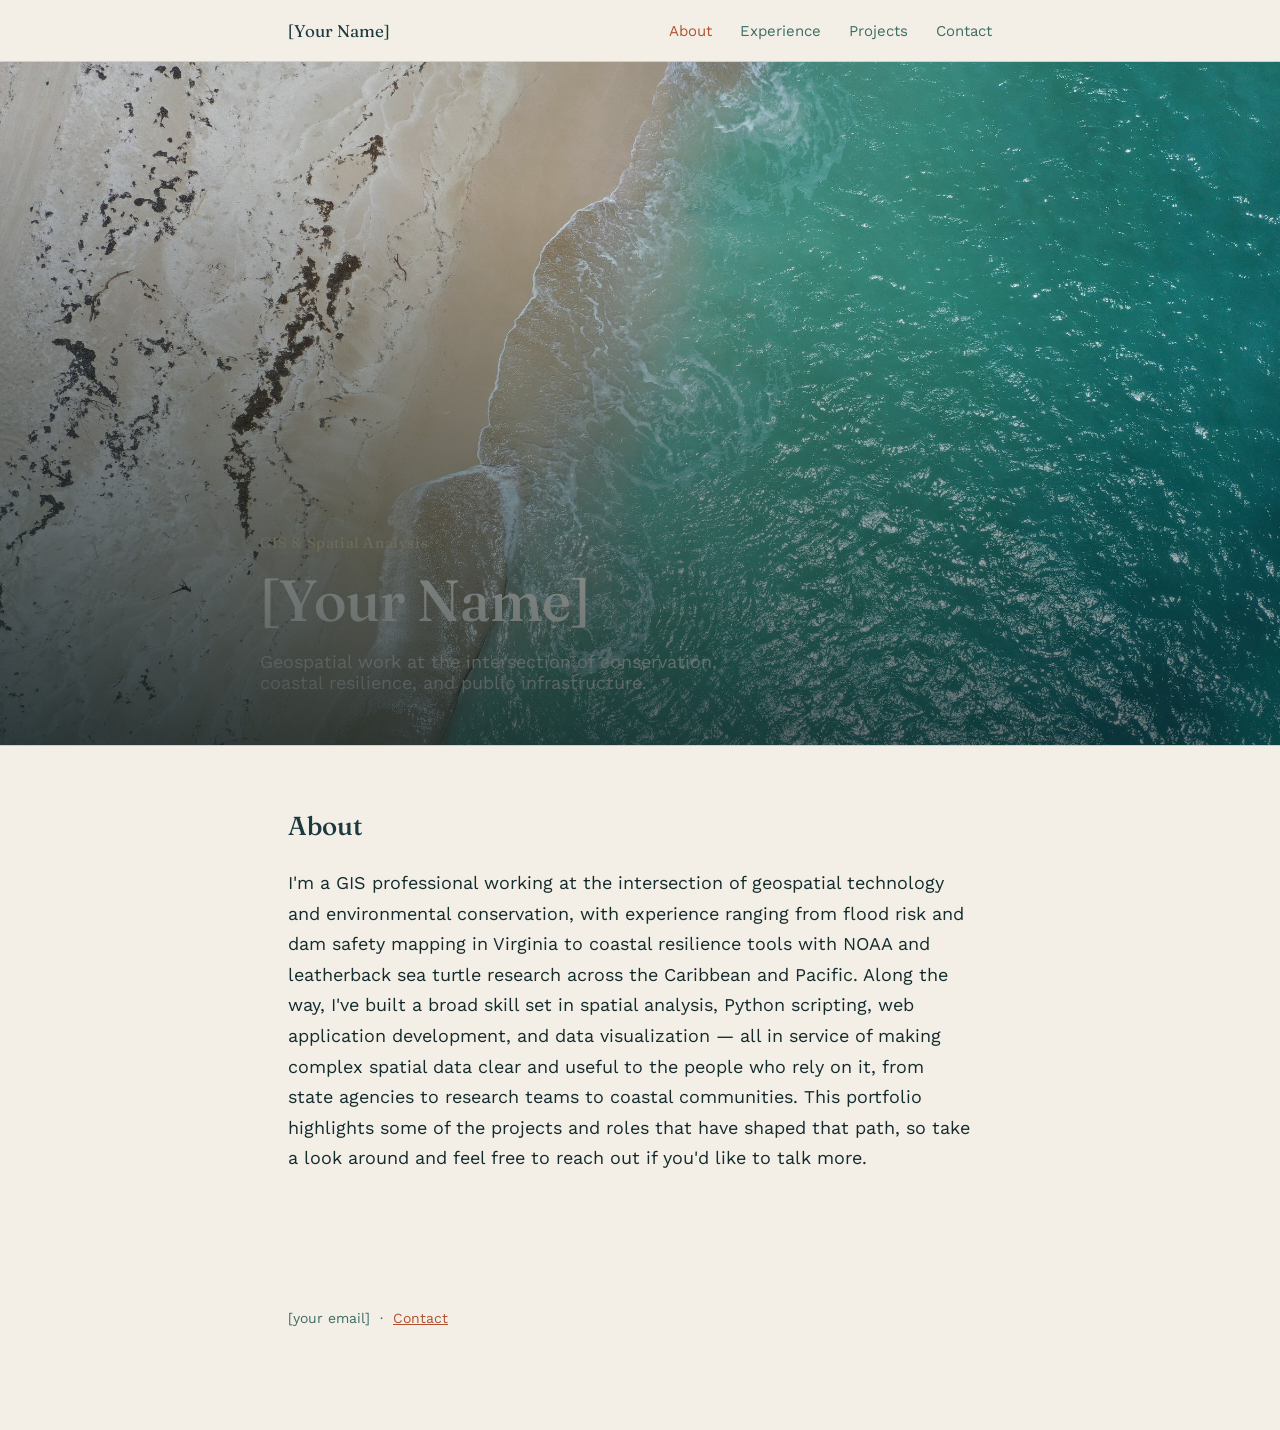
==== index.html @ 9b178076 "new photo" ====
<!DOCTYPE html>
<html lang="en">
<head>
<meta charset="UTF-8">
<meta name="viewport" content="width=device-width, initial-scale=1, viewport-fit=cover">
<title>About — GIS Portfolio</title>
<link rel="preconnect" href="https://fonts.googleapis.com">
<link rel="preconnect" href="https://fonts.gstatic.com" crossorigin>
<link href="https://fonts.googleapis.com/css2?family=Fraunces:opsz,wght@9..144,400;9..144,500;9..144,600&family=Work+Sans:wght@400;500;600&display=swap" rel="stylesheet">
<link rel="stylesheet" href="style.css">
</head>
<body>

<nav class="top">
  <div class="wrap">
    <a class="brand" href="index.html">[Your Name]</a>
    <ul>
      <li><a class="active" href="index.html">About</a></li>
      <li><a href="experience.html">Experience</a></li>
      <li><a href="projects.html">Projects</a></li>
      <li><a href="contact.html">Contact</a></li>
    </ul>
  </div>
</nav>

<header class="hero-image">
  <img src="assets/hero-shoreline.jpg" alt="Aerial view of a turquoise shoreline">
  <div class="hero-inner">
    <div class="hero-text">
      <p class="eyebrow-map">GIS &amp; Spatial Analysis</p>
      <h1>[Your Name]</h1>
      <p class="role-line">Geospatial work at the intersection of conservation, coastal resilience, and public infrastructure.</p>
    </div>
  </div>
</header>

<div class="wrap">
  <section class="about">
    <h2>About</h2>
    <p>I'm a GIS professional working at the intersection of geospatial technology and environmental conservation, with experience ranging from flood risk and dam safety mapping in Virginia to coastal resilience tools with NOAA and leatherback sea turtle research across the Caribbean and Pacific. Along the way, I've built a broad skill set in spatial analysis, Python scripting, web application development, and data visualization — all in service of making complex spatial data clear and useful to the people who rely on it, from state agencies to research teams to coastal communities. This portfolio highlights some of the projects and roles that have shaped that path, so take a look around and feel free to reach out if you'd like to talk more.</p>
  </section>

  <footer>
    <p>[your email] &nbsp;·&nbsp; <a href="contact.html">Contact</a></p>
  </footer>
</div>

</body>
</html>
---- style.css ----
:root {
  --ink: #142b2e;
  --paper: #f3efe6;
  --deep: #1b3a3f;
  --teal: #3c6e64;
  --sand: #cdbb95;
  --coral: #b1512f;
  --line: rgba(20,43,46,0.16);
}
* { box-sizing: border-box; }
html { scroll-padding-top: env(safe-area-inset-top, 0px); }
body {
  margin: 0;
  font-family: 'Work Sans', sans-serif;
  background: var(--paper);
  color: var(--ink);
  padding-top: env(safe-area-inset-top, 0px);
  padding-bottom: env(safe-area-inset-bottom, 0px);
  -webkit-font-smoothing: antialiased;
}
.wrap { max-width: 760px; margin: 0 auto; padding: 0 28px; }

nav.top {
  position: sticky;
  top: env(safe-area-inset-top, 0px);
  background: var(--paper);
  border-bottom: 1px solid var(--line);
  z-index: 10;
}
nav.top .wrap {
  max-width: 760px;
  display: flex;
  justify-content: space-between;
  align-items: center;
  padding-top: 20px;
  padding-bottom: 20px;
}
nav.top .brand {
  font-family: 'Fraunces', serif;
  font-size: 17px;
  color: var(--deep);
  text-decoration: none;
}
nav.top ul {
  list-style: none;
  display: flex;
  gap: 28px;
  margin: 0;
  padding: 0;
}
nav.top a {
  color: var(--teal);
  text-decoration: none;
  font-size: 15px;
}
nav.top a.active { color: var(--coral); }
nav.top a:hover { color: var(--coral); }

header.hero { padding: 64px 0 60px; border-bottom: 1px solid var(--line); }
.eyebrow-map { font-family: 'Fraunces', serif; font-size: 15px; letter-spacing: 0.04em; color: var(--teal); margin: 0 0 18px; }
h1 { font-family: 'Fraunces', serif; font-weight: 500; font-size: clamp(38px, 6vw, 58px); line-height: 1.05; margin: 0 0 20px; color: var(--deep); }
.role-line { font-size: 18px; color: var(--teal); margin: 0; max-width: 46ch; }

/* photo hero, used on the About/homepage */
.hero-image {
  position: relative;
  height: 76vh;
  min-height: 460px;
  max-height: 720px;
  overflow: hidden;
  border-bottom: 1px solid var(--line);
}
.hero-image img {
  width: 100%;
  height: 100%;
  object-fit: cover;
  object-position: 62% 50%;
  display: block;
}
.hero-image::after {
  content: "";
  position: absolute;
  inset: 0;
  background: linear-gradient(190deg, rgba(20,43,46,0.05) 30%, rgba(14,28,30,0.82) 100%);
}
.hero-image .hero-inner {
  position: absolute;
  left: 0;
  right: 0;
  bottom: 0;
  padding: 0 28px 52px;
}
.hero-image .hero-text {
  max-width: 760px;
  margin: 0 auto;
}
.hero-image .eyebrow-map { color: var(--sand); }
.hero-image h1 { color: var(--paper); }
.hero-image .role-line { color: rgba(243,239,230,0.86); }
@media (max-width: 600px) {
  .hero-image { height: 58vh; min-height: 360px; }
}

section { padding: 64px 0; border-bottom: 1px solid var(--line); }
section:last-of-type { border-bottom: none; }

h2 { font-family: 'Fraunces', serif; font-weight: 500; font-size: 26px; color: var(--deep); margin: 0 0 26px; }

.about p, .lead p { font-size: 18px; line-height: 1.7; max-width: 62ch; }

.timeline { position: relative; }
.timeline::before { content: ""; position: absolute; left: 0; top: 8px; bottom: 8px; width: 1px; background: var(--line); }
.job { position: relative; padding: 0 0 52px 34px; }
.job:last-child { padding-bottom: 0; }
.job::before { content: ""; position: absolute; left: -4px; top: 6px; width: 9px; height: 9px; border-radius: 50%; background: var(--coral); }
.job-title { font-family: 'Fraunces', serif; font-size: 21px; font-weight: 500; color: var(--deep); margin: 0 0 4px; }
.job-meta { font-size: 14px; color: var(--teal); margin: 0 0 14px; }
.job p.desc { font-size: 16px; line-height: 1.7; max-width: 62ch; margin: 0; }

.project { padding: 0 0 60px; border-bottom: 1px solid var(--line); }
.project:last-child { padding-bottom: 0; border-bottom: none; }
.project-title { font-family: 'Fraunces', serif; font-size: 22px; font-weight: 500; color: var(--deep); margin: 0 0 6px; }
.project-meta { font-size: 14px; color: var(--teal); margin: 0 0 14px; }
.project p.desc { font-size: 16px; line-height: 1.7; max-width: 62ch; margin: 0 0 18px; }

.media-slot {
  border: 1px dashed var(--line);
  border-radius: 2px;
  padding: 18px;
  font-size: 13px;
  color: var(--teal);
  background: rgba(60,110,100,0.04);
}
.media-slot iframe, .media-slot img {
  width: 100%;
  height: 420px;
  border: 0;
  display: block;
  margin-bottom: 10px;
  object-fit: cover;
}

.contact-block p { font-size: 18px; line-height: 1.7; max-width: 58ch; margin: 0 0 30px; }
.contact-list { list-style: none; padding: 0; margin: 0; }
.contact-list li { padding: 14px 0; border-top: 1px solid var(--line); font-size: 16px; }
.contact-list li:last-child { border-bottom: 1px solid var(--line); }
.contact-list a { color: var(--coral); text-decoration: none; }
.contact-list .label { color: var(--teal); display: inline-block; width: 110px; }

footer { padding: 40px 0 90px; font-size: 14px; color: var(--teal); }
footer a { color: var(--coral); }

@media (max-width: 600px) {
  header.hero { padding: 60px 0 40px; }
  section { padding: 40px 0; }
  nav.top ul { gap: 16px; }
  nav.top a { font-size: 13px; }
}
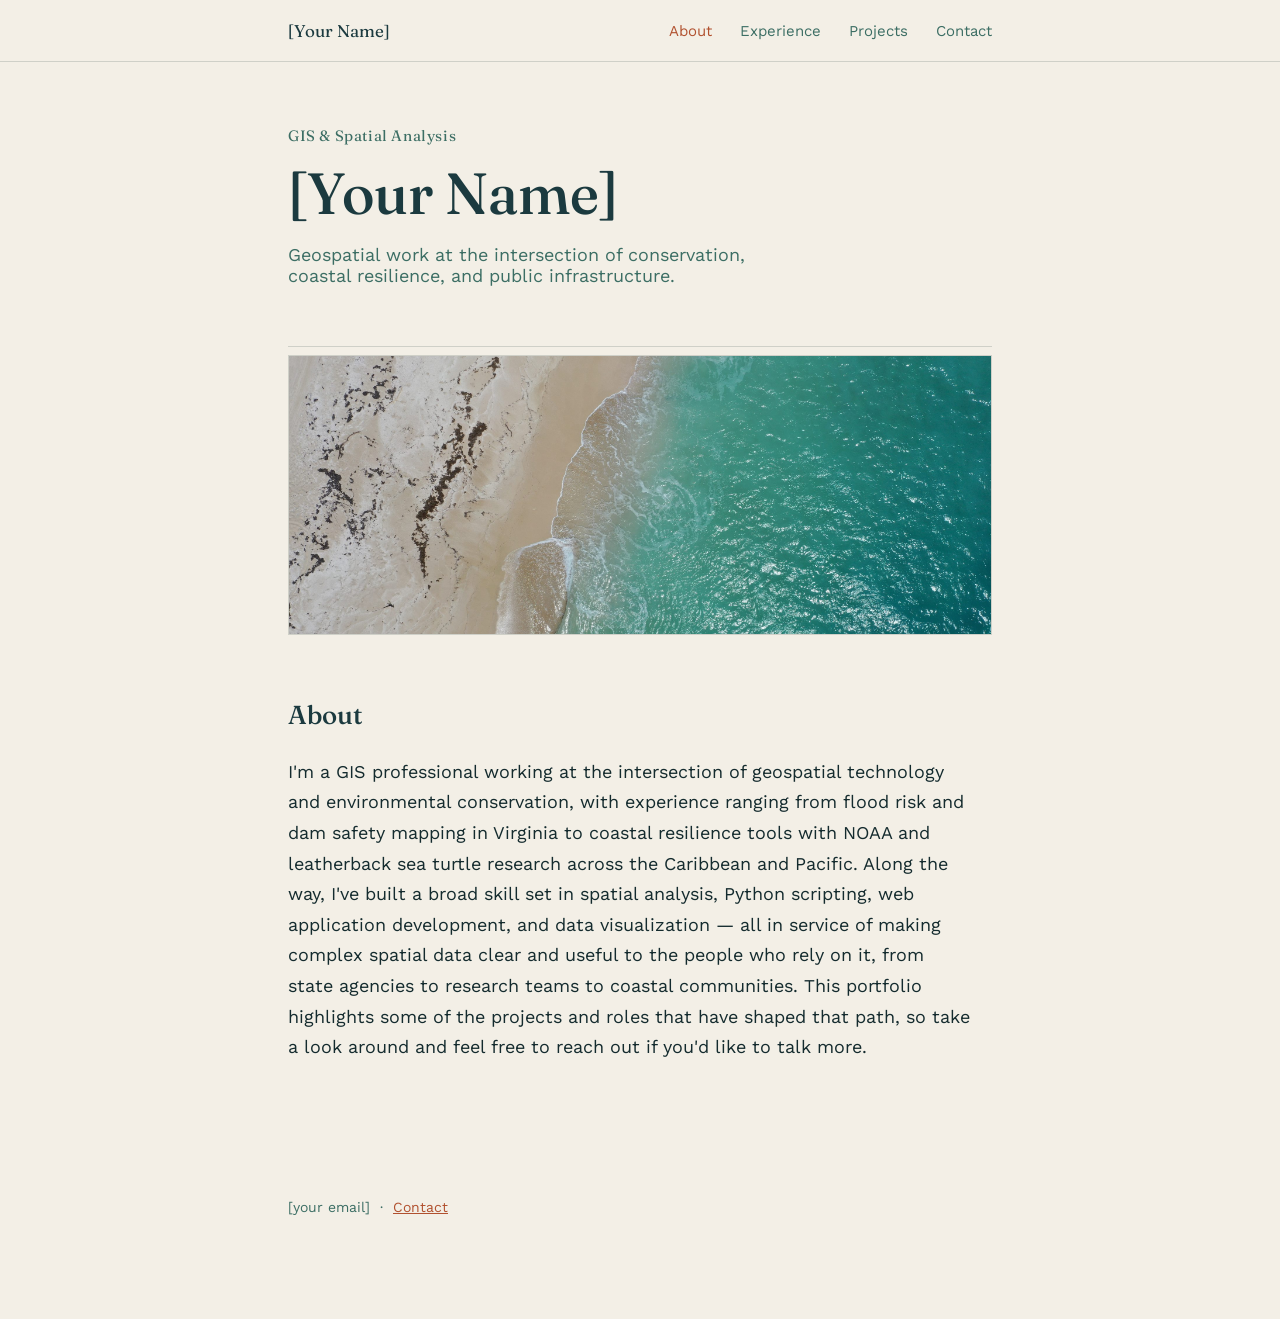
==== commit 1a4dca66: "update photo" ====
--- a/index.html
+++ b/index.html
@@ -23,18 +23,17 @@
   </div>
 </nav>
 
-<header class="hero-image">
-  <img src="assets/hero-shoreline.jpg" alt="Aerial view of a turquoise shoreline">
-  <div class="hero-inner">
-    <div class="hero-text">
-      <p class="eyebrow-map">GIS &amp; Spatial Analysis</p>
-      <h1>[Your Name]</h1>
-      <p class="role-line">Geospatial work at the intersection of conservation, coastal resilience, and public infrastructure.</p>
-    </div>
+<div class="wrap">
+  <header class="hero">
+    <p class="eyebrow-map">GIS &amp; Spatial Analysis</p>
+    <h1>[Your Name]</h1>
+    <p class="role-line">Geospatial work at the intersection of conservation, coastal resilience, and public infrastructure.</p>
+  </header>
+
+  <div class="hero-photo">
+    <img src="assets/hero-shoreline.jpg" alt="Aerial view of a turquoise shoreline">
   </div>
-</header>
 
-<div class="wrap">
   <section class="about">
     <h2>About</h2>
     <p>I'm a GIS professional working at the intersection of geospatial technology and environmental conservation, with experience ranging from flood risk and dam safety mapping in Virginia to coastal resilience tools with NOAA and leatherback sea turtle research across the Caribbean and Pacific. Along the way, I've built a broad skill set in spatial analysis, Python scripting, web application development, and data visualization — all in service of making complex spatial data clear and useful to the people who rely on it, from state agencies to research teams to coastal communities. This portfolio highlights some of the projects and roles that have shaped that path, so take a look around and feel free to reach out if you'd like to talk more.</p>
--- a/style.css
+++ b/style.css
@@ -61,44 +61,22 @@
 h1 { font-family: 'Fraunces', serif; font-weight: 500; font-size: clamp(38px, 6vw, 58px); line-height: 1.05; margin: 0 0 20px; color: var(--deep); }
 .role-line { font-size: 18px; color: var(--teal); margin: 0; max-width: 46ch; }
 
-/* photo hero, used on the About/homepage */
-.hero-image {
-  position: relative;
-  height: 76vh;
-  min-height: 460px;
-  max-height: 720px;
+/* photo accent on the About/homepage — small framed image, not full-bleed */
+.hero-photo {
+  height: 280px;
   overflow: hidden;
-  border-bottom: 1px solid var(--line);
+  margin: 8px 0 0;
+  border: 1px solid var(--line);
 }
-.hero-image img {
+.hero-photo img {
   width: 100%;
   height: 100%;
   object-fit: cover;
-  object-position: 62% 50%;
+  object-position: 62% 45%;
   display: block;
 }
-.hero-image::after {
-  content: "";
-  position: absolute;
-  inset: 0;
-  background: linear-gradient(190deg, rgba(20,43,46,0.05) 30%, rgba(14,28,30,0.82) 100%);
-}
-.hero-image .hero-inner {
-  position: absolute;
-  left: 0;
-  right: 0;
-  bottom: 0;
-  padding: 0 28px 52px;
-}
-.hero-image .hero-text {
-  max-width: 760px;
-  margin: 0 auto;
-}
-.hero-image .eyebrow-map { color: var(--sand); }
-.hero-image h1 { color: var(--paper); }
-.hero-image .role-line { color: rgba(243,239,230,0.86); }
 @media (max-width: 600px) {
-  .hero-image { height: 58vh; min-height: 360px; }
+  .hero-photo { height: 200px; }
 }
 
 section { padding: 64px 0; border-bottom: 1px solid var(--line); }
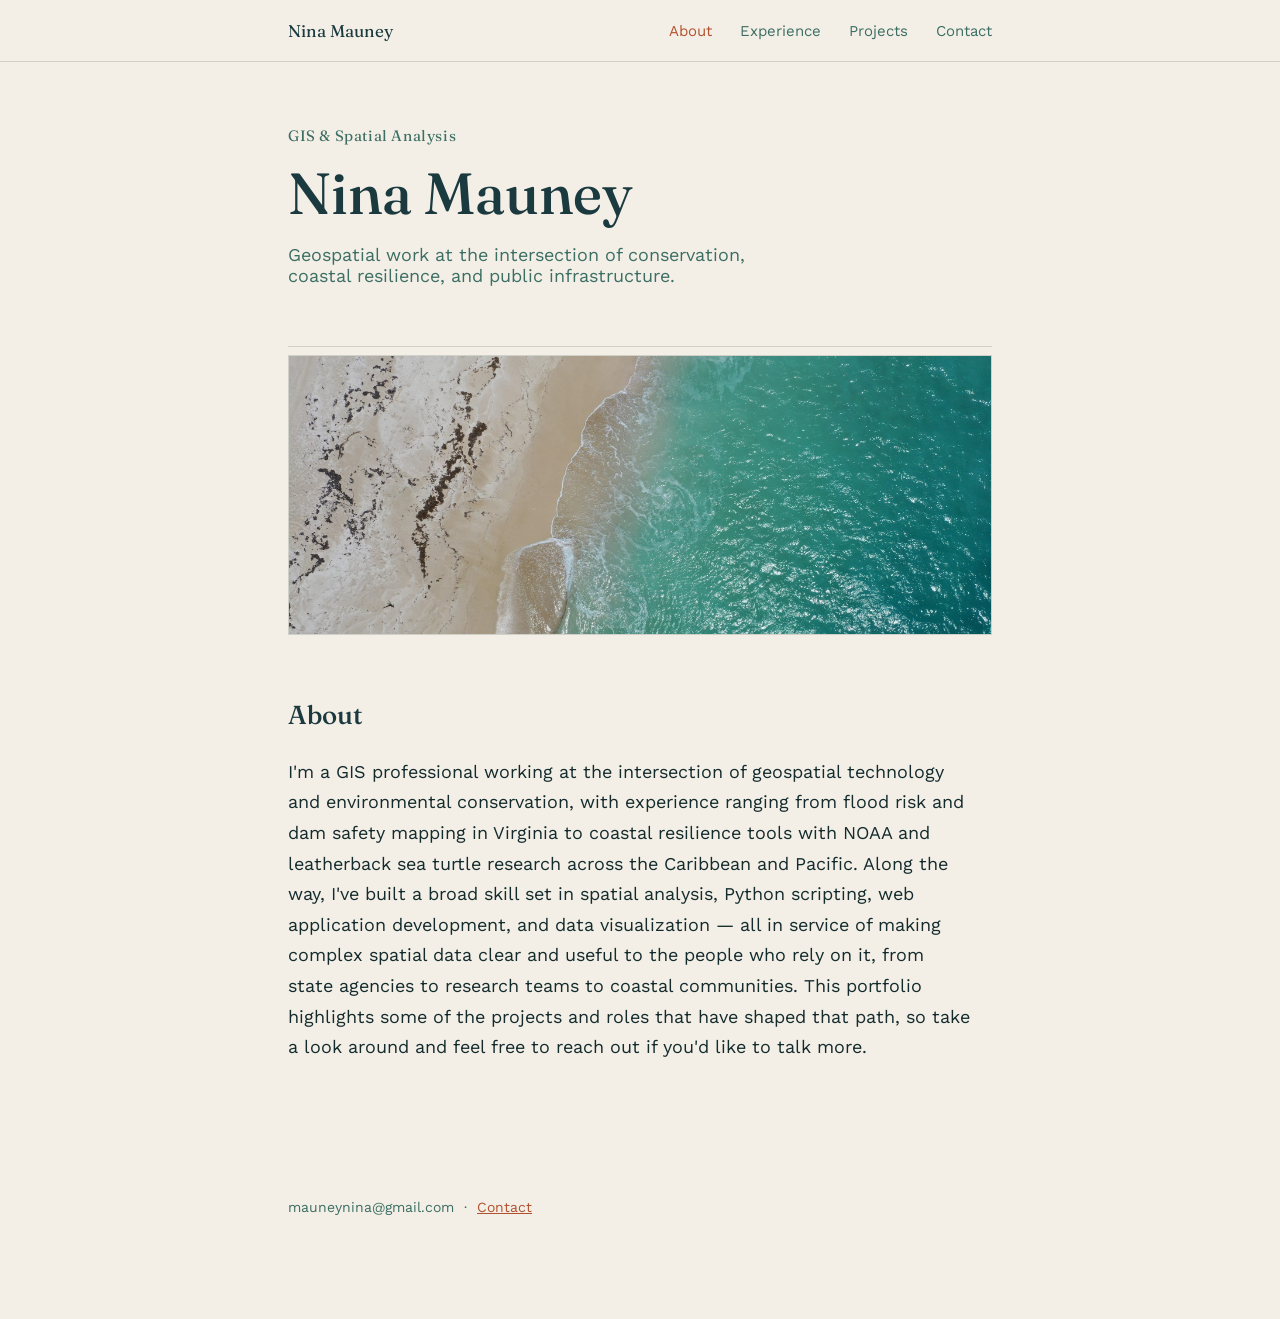
==== commit 44e104c3: "updates" ====
--- a/index.html
+++ b/index.html
@@ -13,7 +13,7 @@
 
 <nav class="top">
   <div class="wrap">
-    <a class="brand" href="index.html">[Your Name]</a>
+    <a class="brand" href="index.html">Nina Mauney</a>
     <ul>
       <li><a class="active" href="index.html">About</a></li>
       <li><a href="experience.html">Experience</a></li>
@@ -26,12 +26,12 @@
 <div class="wrap">
   <header class="hero">
     <p class="eyebrow-map">GIS &amp; Spatial Analysis</p>
-    <h1>[Your Name]</h1>
+    <h1>Nina Mauney</h1>
     <p class="role-line">Geospatial work at the intersection of conservation, coastal resilience, and public infrastructure.</p>
   </header>
 
   <div class="hero-photo">
-    <img src="assets/hero-shoreline.jpg" alt="Aerial view of a turquoise shoreline">
+    <img src="assets/hero-shoreline.jpg" alt="Aerial view of waves crashing on a shoreline">
   </div>
 
   <section class="about">
@@ -40,7 +40,7 @@
   </section>
 
   <footer>
-    <p>[your email] &nbsp;·&nbsp; <a href="contact.html">Contact</a></p>
+    <p>mauneynina@gmail.com &nbsp;·&nbsp; <a href="contact.html">Contact</a></p>
   </footer>
 </div>
 
--- a/style.css
+++ b/style.css
@@ -92,7 +92,7 @@
 .job:last-child { padding-bottom: 0; }
 .job::before { content: ""; position: absolute; left: -4px; top: 6px; width: 9px; height: 9px; border-radius: 50%; background: var(--coral); }
 .job-title { font-family: 'Fraunces', serif; font-size: 21px; font-weight: 500; color: var(--deep); margin: 0 0 4px; }
-.job-meta { font-size: 14px; color: var(--teal); margin: 0 0 14px; }
+.job-meta { font-size: 15px; color: var(--teal); margin: 0 0 14px; font-style: italic; }
 .job p.desc { font-size: 16px; line-height: 1.7; max-width: 62ch; margin: 0; }
 
 .project { padding: 0 0 60px; border-bottom: 1px solid var(--line); }
@@ -133,4 +133,4 @@
   section { padding: 40px 0; }
   nav.top ul { gap: 16px; }
   nav.top a { font-size: 13px; }
-}
+}
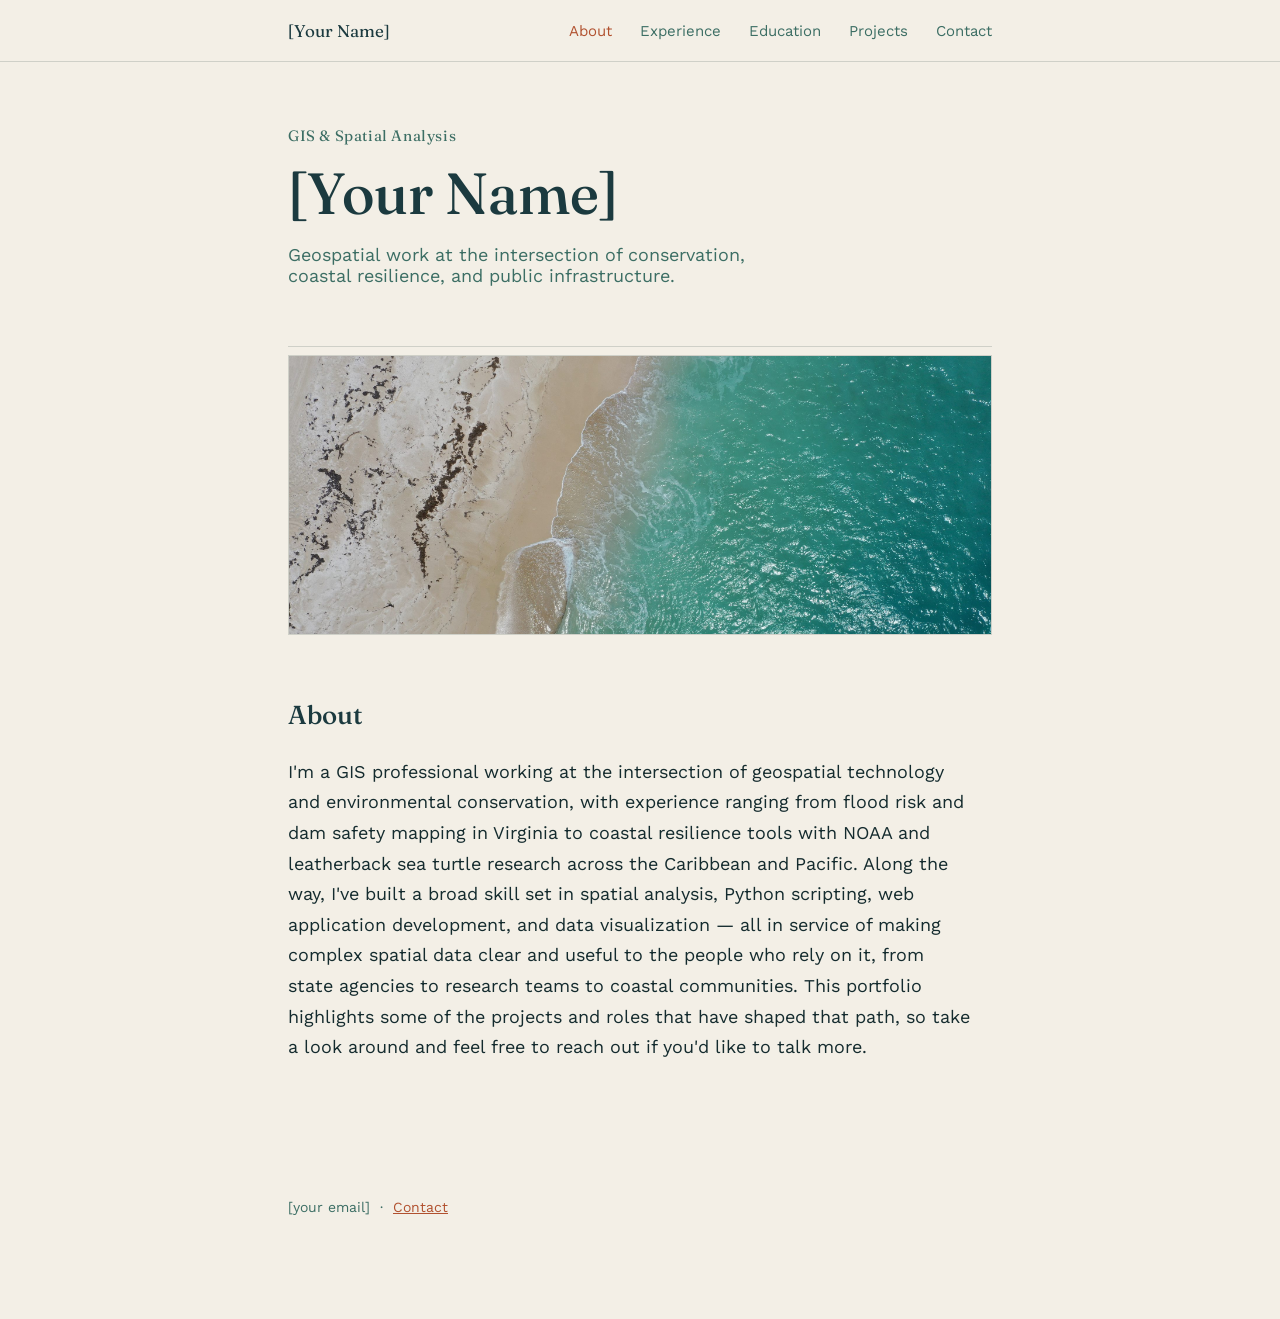
==== commit 4df62dfb: "update" ====
--- a/index.html
+++ b/index.html
@@ -13,10 +13,11 @@
 
 <nav class="top">
   <div class="wrap">
-    <a class="brand" href="index.html">Nina Mauney</a>
+    <a class="brand" href="index.html">[Your Name]</a>
     <ul>
       <li><a class="active" href="index.html">About</a></li>
       <li><a href="experience.html">Experience</a></li>
+      <li><a href="education.html">Education</a></li>
       <li><a href="projects.html">Projects</a></li>
       <li><a href="contact.html">Contact</a></li>
     </ul>
@@ -26,12 +27,12 @@
 <div class="wrap">
   <header class="hero">
     <p class="eyebrow-map">GIS &amp; Spatial Analysis</p>
-    <h1>Nina Mauney</h1>
+    <h1>[Your Name]</h1>
     <p class="role-line">Geospatial work at the intersection of conservation, coastal resilience, and public infrastructure.</p>
   </header>
 
   <div class="hero-photo">
-    <img src="assets/hero-shoreline.jpg" alt="Aerial view of waves crashing on a shoreline">
+    <img src="assets/hero-shoreline.jpg" alt="Aerial view of a turquoise shoreline">
   </div>
 
   <section class="about">
@@ -40,7 +41,7 @@
   </section>
 
   <footer>
-    <p>mauneynina@gmail.com &nbsp;·&nbsp; <a href="contact.html">Contact</a></p>
+    <p>[your email] &nbsp;·&nbsp; <a href="contact.html">Contact</a></p>
   </footer>
 </div>
 
--- a/style.css
+++ b/style.css
@@ -125,6 +125,14 @@
 .contact-list a { color: var(--coral); text-decoration: none; }
 .contact-list .label { color: var(--teal); display: inline-block; width: 110px; }
 
+.job p.desc a, .about p a { color: var(--coral); text-decoration: underline; text-decoration-color: var(--line); text-underline-offset: 3px; }
+.job p.desc a:hover, .about p a:hover { text-decoration-color: var(--coral); }
+
+.skills-list { list-style: none; padding: 0; margin: 0; }
+.skills-list li { padding: 16px 0; border-top: 1px solid var(--line); font-size: 16px; line-height: 1.6; }
+.skills-list li:last-child { border-bottom: 1px solid var(--line); }
+.skills-list .label { display: block; font-family: 'Fraunces', serif; color: var(--deep); font-size: 15px; margin-bottom: 4px; }
+
 footer { padding: 40px 0 90px; font-size: 14px; color: var(--teal); }
 footer a { color: var(--coral); }
 
@@ -133,4 +141,4 @@
   section { padding: 40px 0; }
   nav.top ul { gap: 16px; }
   nav.top a { font-size: 13px; }
-}+}
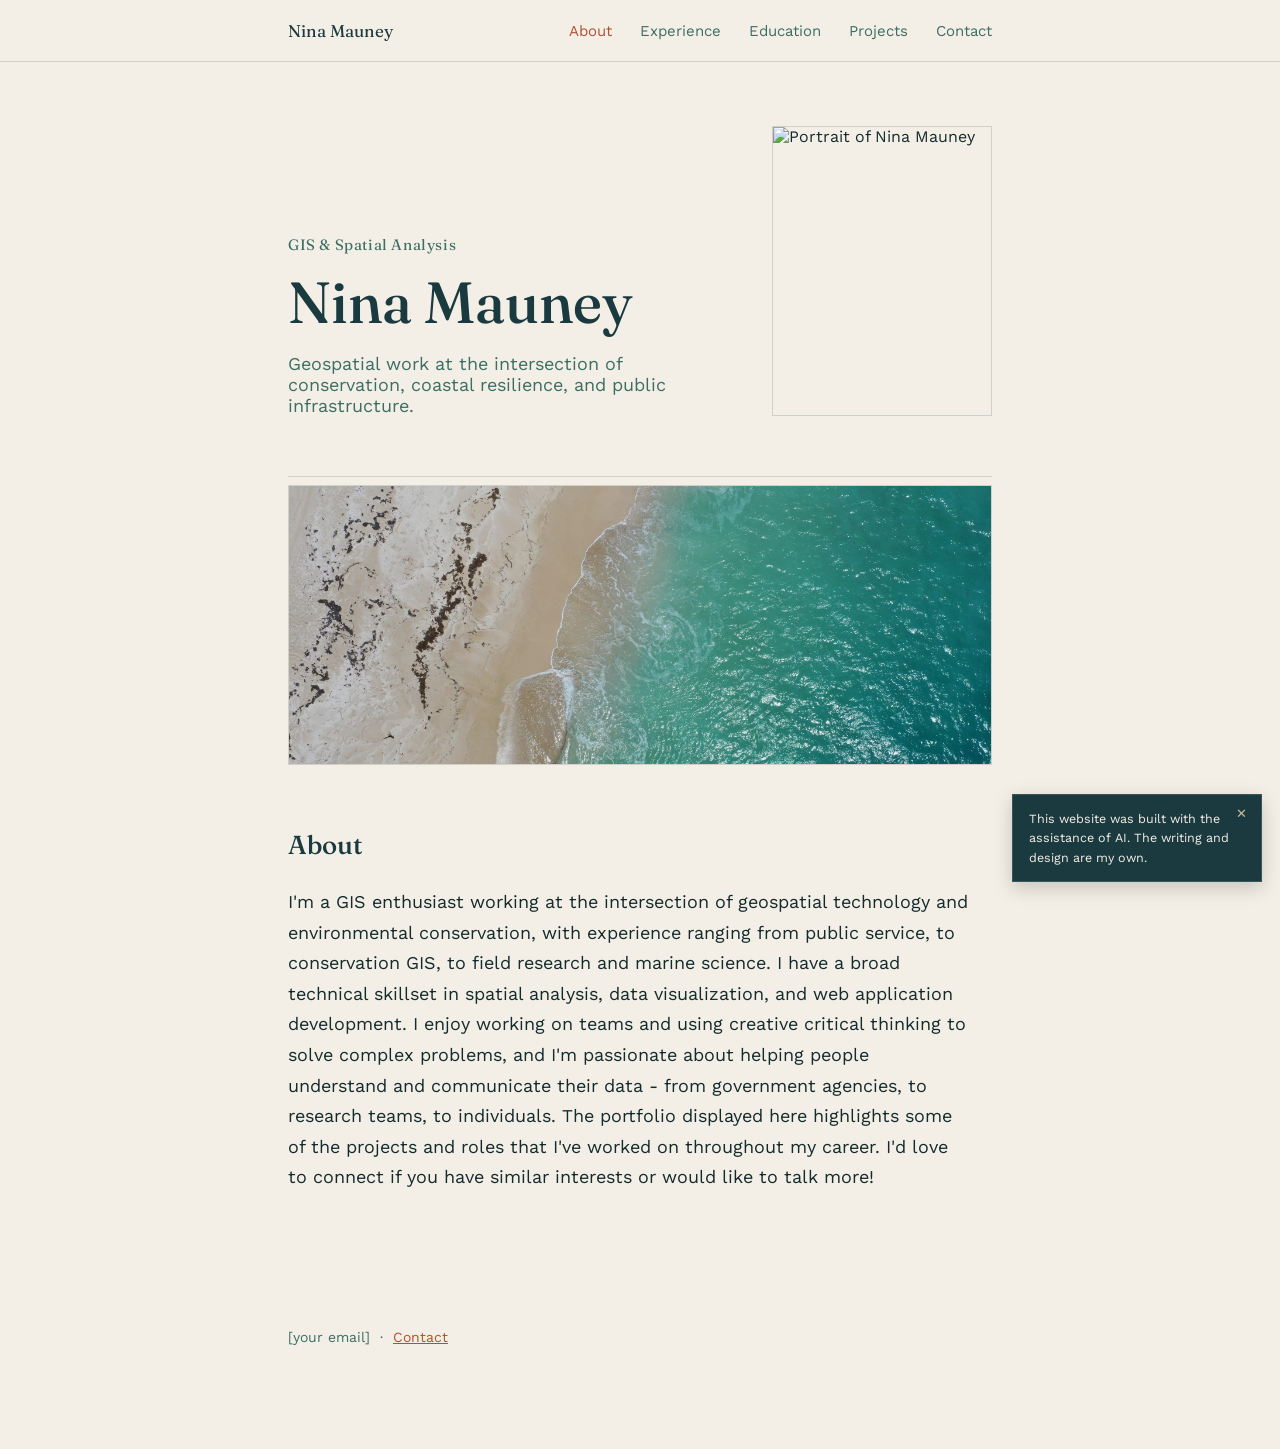
==== commit 595fc584: "big update" ====
--- a/index.html
+++ b/index.html
@@ -13,7 +13,7 @@
 
 <nav class="top">
   <div class="wrap">
-    <a class="brand" href="index.html">[Your Name]</a>
+    <a class="brand" href="index.html">Nina Mauney</a>
     <ul>
       <li><a class="active" href="index.html">About</a></li>
       <li><a href="experience.html">Experience</a></li>
@@ -26,9 +26,16 @@
 
 <div class="wrap">
   <header class="hero">
-    <p class="eyebrow-map">GIS &amp; Spatial Analysis</p>
-    <h1>[Your Name]</h1>
-    <p class="role-line">Geospatial work at the intersection of conservation, coastal resilience, and public infrastructure.</p>
+    <div class="hero-flex">
+      <div class="hero-text-block">
+        <p class="eyebrow-map">GIS &amp; Spatial Analysis</p>
+        <h1>Nina Mauney</h1>
+        <p class="role-line">Geospatial work at the intersection of conservation, coastal resilience, and public infrastructure.</p>
+      </div>
+      <div class="headshot">
+        <img src="assets/headshot.jpg" alt="Portrait of Nina Mauney">
+      </div>
+    </div>
   </header>
 
   <div class="hero-photo">
@@ -37,7 +44,7 @@
 
   <section class="about">
     <h2>About</h2>
-    <p>I'm a GIS professional working at the intersection of geospatial technology and environmental conservation, with experience ranging from flood risk and dam safety mapping in Virginia to coastal resilience tools with NOAA and leatherback sea turtle research across the Caribbean and Pacific. Along the way, I've built a broad skill set in spatial analysis, Python scripting, web application development, and data visualization — all in service of making complex spatial data clear and useful to the people who rely on it, from state agencies to research teams to coastal communities. This portfolio highlights some of the projects and roles that have shaped that path, so take a look around and feel free to reach out if you'd like to talk more.</p>
+    <p>I'm a GIS enthusiast working at the intersection of geospatial technology and environmental conservation, with experience ranging from public service, to conservation GIS, to field research and marine science. I have a broad technical skillset in spatial analysis, data visualization, and web application development. I enjoy working on teams and using creative critical thinking to solve complex problems, and I'm passionate about helping people understand and communicate their data - from government agencies, to research teams, to individuals. The portfolio displayed here highlights some of the projects and roles that I've worked on throughout my career. I'd love to connect if you have similar interests or would like to talk more!</p>
   </section>
 
   <footer>
@@ -45,5 +52,26 @@
   </footer>
 </div>
 
+<div class="ai-toast" id="ai-toast">
+    <button class="ai-toast-close" id="ai-toast-close" aria-label="Dismiss">&#10005;</button>
+    This website was built with the assistance of AI. The writing and design are my own.
+  </div>
+
+  <script>
+  (function () {
+    var seen = false;
+    try { seen = sessionStorage.getItem('aiDisclosureSeen'); } catch (e) {}
+    if (seen) return;
+    var toast = document.getElementById('ai-toast');
+    var closeBtn = document.getElementById('ai-toast-close');
+    if (!toast || !closeBtn) return;
+    toast.classList.add('show');
+    closeBtn.addEventListener('click', function () {
+      toast.classList.remove('show');
+      try { sessionStorage.setItem('aiDisclosureSeen', '1'); } catch (e) {}
+    });
+  })();
+  </script>
+
 </body>
 </html>
--- a/style.css
+++ b/style.css
@@ -118,6 +118,186 @@
   object-fit: cover;
 }
 
+.caption {
+  font-size: 13px;
+  line-height: 1.6;
+  color: var(--teal);
+  margin: 10px 0 0;
+}
+.caption a, .desc a.doc-link {
+  color: var(--coral);
+  text-decoration: underline;
+  text-decoration-color: var(--line);
+  text-underline-offset: 3px;
+}
+.caption a:hover, .desc a.doc-link:hover { text-decoration-color: var(--coral); }
+
+.media-single { margin-bottom: 4px; }
+.media-single img {
+  width: 100%;
+  max-height: 460px;
+  object-fit: contain;
+  background: rgba(20,43,46,0.03);
+  border: 1px solid var(--line);
+  display: block;
+}
+
+img.zoomable { cursor: zoom-in; }
+
+.media-thumb-pdf {
+  position: relative;
+  height: 320px;
+  border: 1px solid var(--line);
+  overflow: hidden;
+  background: rgba(20,43,46,0.03);
+}
+.media-thumb-pdf embed { width: 100%; height: 100%; display: block; pointer-events: none; }
+.pdf-click-catcher {
+  position: absolute;
+  inset: 0;
+  cursor: zoom-in;
+  background: transparent;
+}
+
+.headshot {
+  width: 220px;
+  height: 290px;
+  flex-shrink: 0;
+  overflow: hidden;
+  border: 1px solid var(--line);
+}
+.headshot img {
+  width: 100%;
+  height: 100%;
+  object-fit: cover;
+  object-position: center 18%;
+  display: block;
+}
+.hero-flex {
+  display: flex;
+  align-items: flex-end;
+  justify-content: space-between;
+  gap: 36px;
+  flex-wrap: wrap;
+}
+.hero-flex .hero-text-block { flex: 1 1 320px; }
+@media (max-width: 600px) {
+  .headshot { width: 160px; height: 210px; }
+  .hero-flex { align-items: flex-start; }
+}
+
+.lightbox-overlay {
+  display: none;
+  position: fixed;
+  inset: 0;
+  background: rgba(10,22,24,0.92);
+  z-index: 100;
+  padding: 40px 24px;
+  padding-top: calc(40px + env(safe-area-inset-top, 0px));
+  padding-bottom: calc(40px + env(safe-area-inset-bottom, 0px));
+  align-items: center;
+  justify-content: center;
+  cursor: zoom-out;
+}
+.lightbox-overlay.open { display: flex; }
+.lightbox-overlay img {
+  max-width: 92vw;
+  max-height: 88vh;
+  object-fit: contain;
+  border: 1px solid rgba(243,239,230,0.25);
+  display: block;
+}
+.lightbox-overlay embed {
+  width: 80vw;
+  height: 88vh;
+  border: 1px solid rgba(243,239,230,0.25);
+  cursor: default;
+}
+
+.ai-toast {
+  display: none;
+  position: fixed;
+  right: 18px;
+  bottom: calc(18px + env(safe-area-inset-bottom, 0px));
+  max-width: 250px;
+  background: var(--deep);
+  color: var(--paper);
+  border: 1px solid rgba(243,239,230,0.15);
+  padding: 14px 32px 14px 16px;
+  font-size: 12.5px;
+  line-height: 1.55;
+  z-index: 90;
+  box-shadow: 0 6px 18px rgba(0,0,0,0.18);
+}
+.ai-toast.show { display: block; }
+.ai-toast-close {
+  position: absolute;
+  top: 6px;
+  right: 8px;
+  background: none;
+  border: none;
+  color: var(--sand);
+  font-size: 13px;
+  line-height: 1;
+  cursor: pointer;
+  padding: 6px;
+}
+.ai-toast-close:hover { color: var(--paper); }
+@media (max-width: 600px) {
+  .ai-toast { right: 14px; left: 14px; max-width: none; bottom: calc(14px + env(safe-area-inset-bottom, 0px)); }
+}
+.lightbox-close {
+  position: fixed;
+  top: calc(18px + env(safe-area-inset-top, 0px));
+  right: 22px;
+  color: var(--paper);
+  font-family: 'Work Sans', sans-serif;
+  font-size: 14px;
+  letter-spacing: 0.04em;
+  opacity: 0.75;
+}
+
+.media-video video {
+  width: 100%;
+  border: 1px solid var(--line);
+  display: block;
+  background: #000;
+}
+
+.iframe-wrap { border: 1px solid var(--line); }
+.iframe-wrap iframe {
+  width: 100%;
+  height: 480px;
+  border: 0;
+  display: block;
+}
+
+.media-block { margin-bottom: 26px; }
+.media-block:last-child { margin-bottom: 0; }
+
+.media-pair {
+  display: grid;
+  grid-template-columns: 1fr 1fr;
+  gap: 14px;
+}
+.media-pair a {
+  display: block;
+  overflow: hidden;
+  border: 1px solid var(--line);
+}
+.media-pair img {
+  width: 100%;
+  height: 260px;
+  object-fit: contain;
+  background: rgba(20,43,46,0.03);
+  display: block;
+  transition: transform 0.3s ease;
+}
+.media-pair a:hover img { transform: scale(1.04); }
+@media (max-width: 600px) {
+  .media-pair { grid-template-columns: 1fr; }
+}
+
 .contact-block p { font-size: 18px; line-height: 1.7; max-width: 58ch; margin: 0 0 30px; }
 .contact-list { list-style: none; padding: 0; margin: 0; }
 .contact-list li { padding: 14px 0; border-top: 1px solid var(--line); font-size: 16px; }
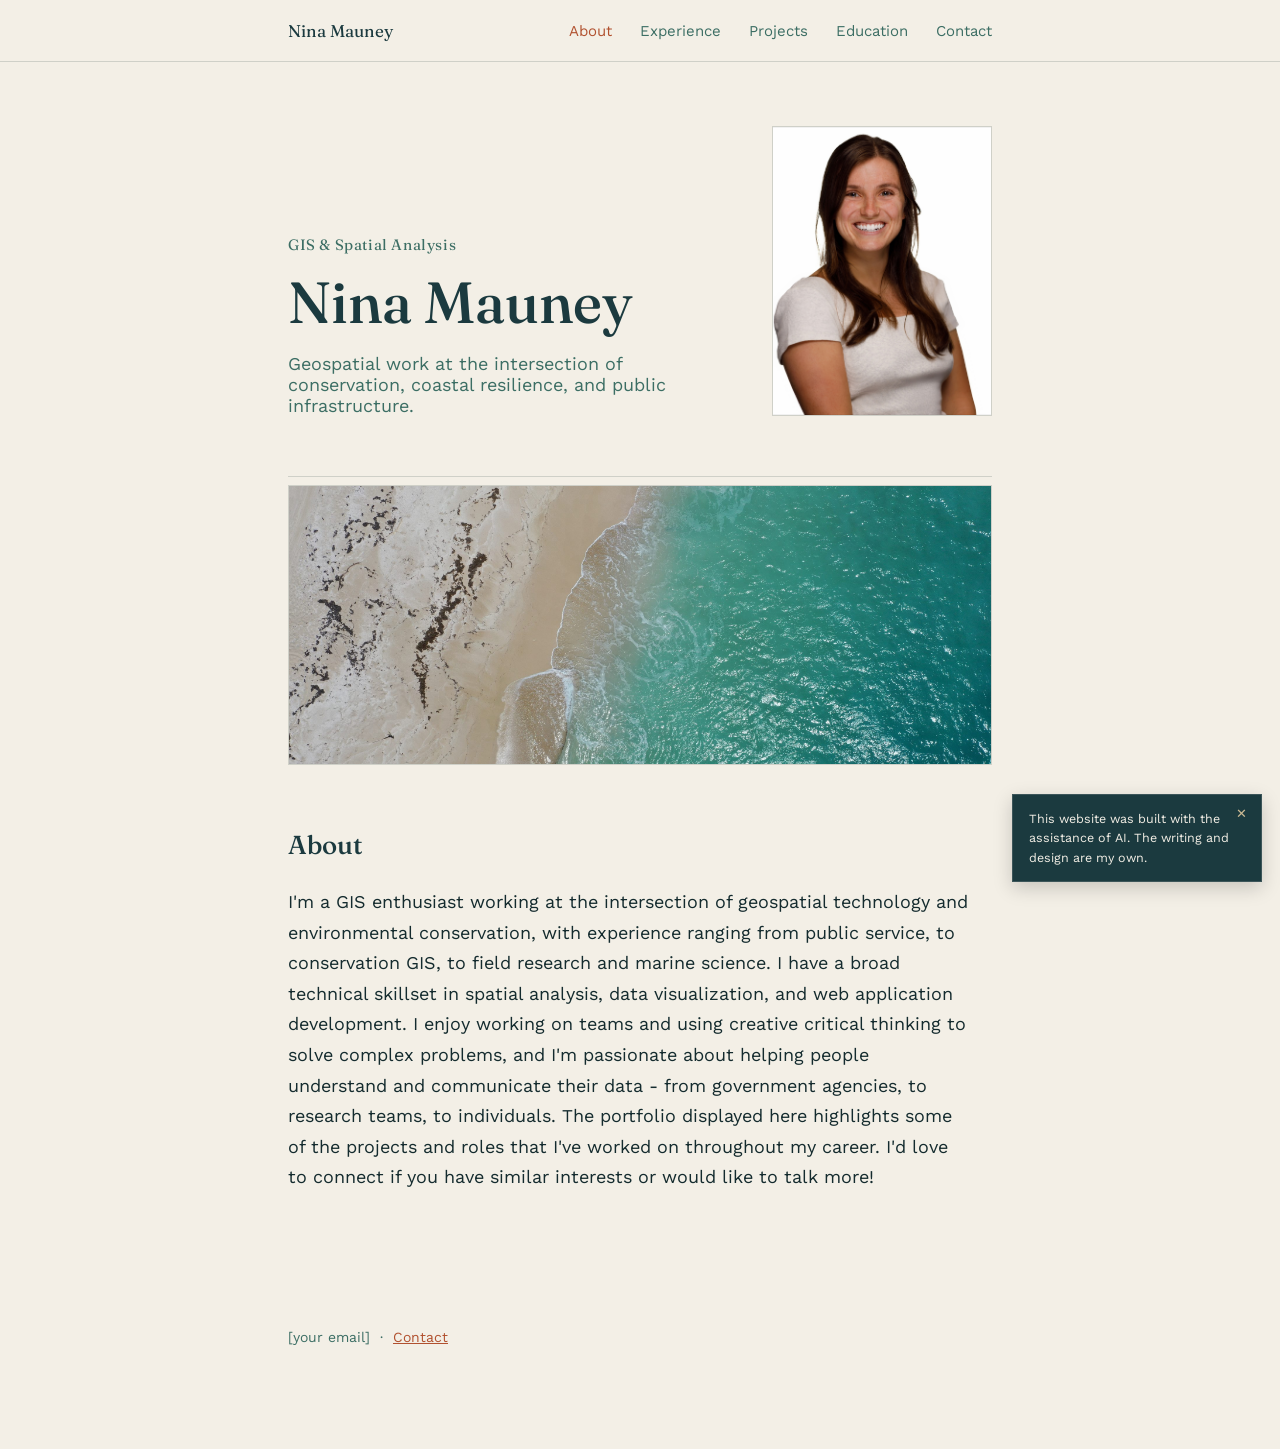
==== commit 9716cb1b: "update" ====
--- a/index.html
+++ b/index.html
@@ -17,8 +17,8 @@
     <ul>
       <li><a class="active" href="index.html">About</a></li>
       <li><a href="experience.html">Experience</a></li>
+      <li><a href="projects.html">Projects</a></li>
       <li><a href="education.html">Education</a></li>
-      <li><a href="projects.html">Projects</a></li>
       <li><a href="contact.html">Contact</a></li>
     </ul>
   </div>
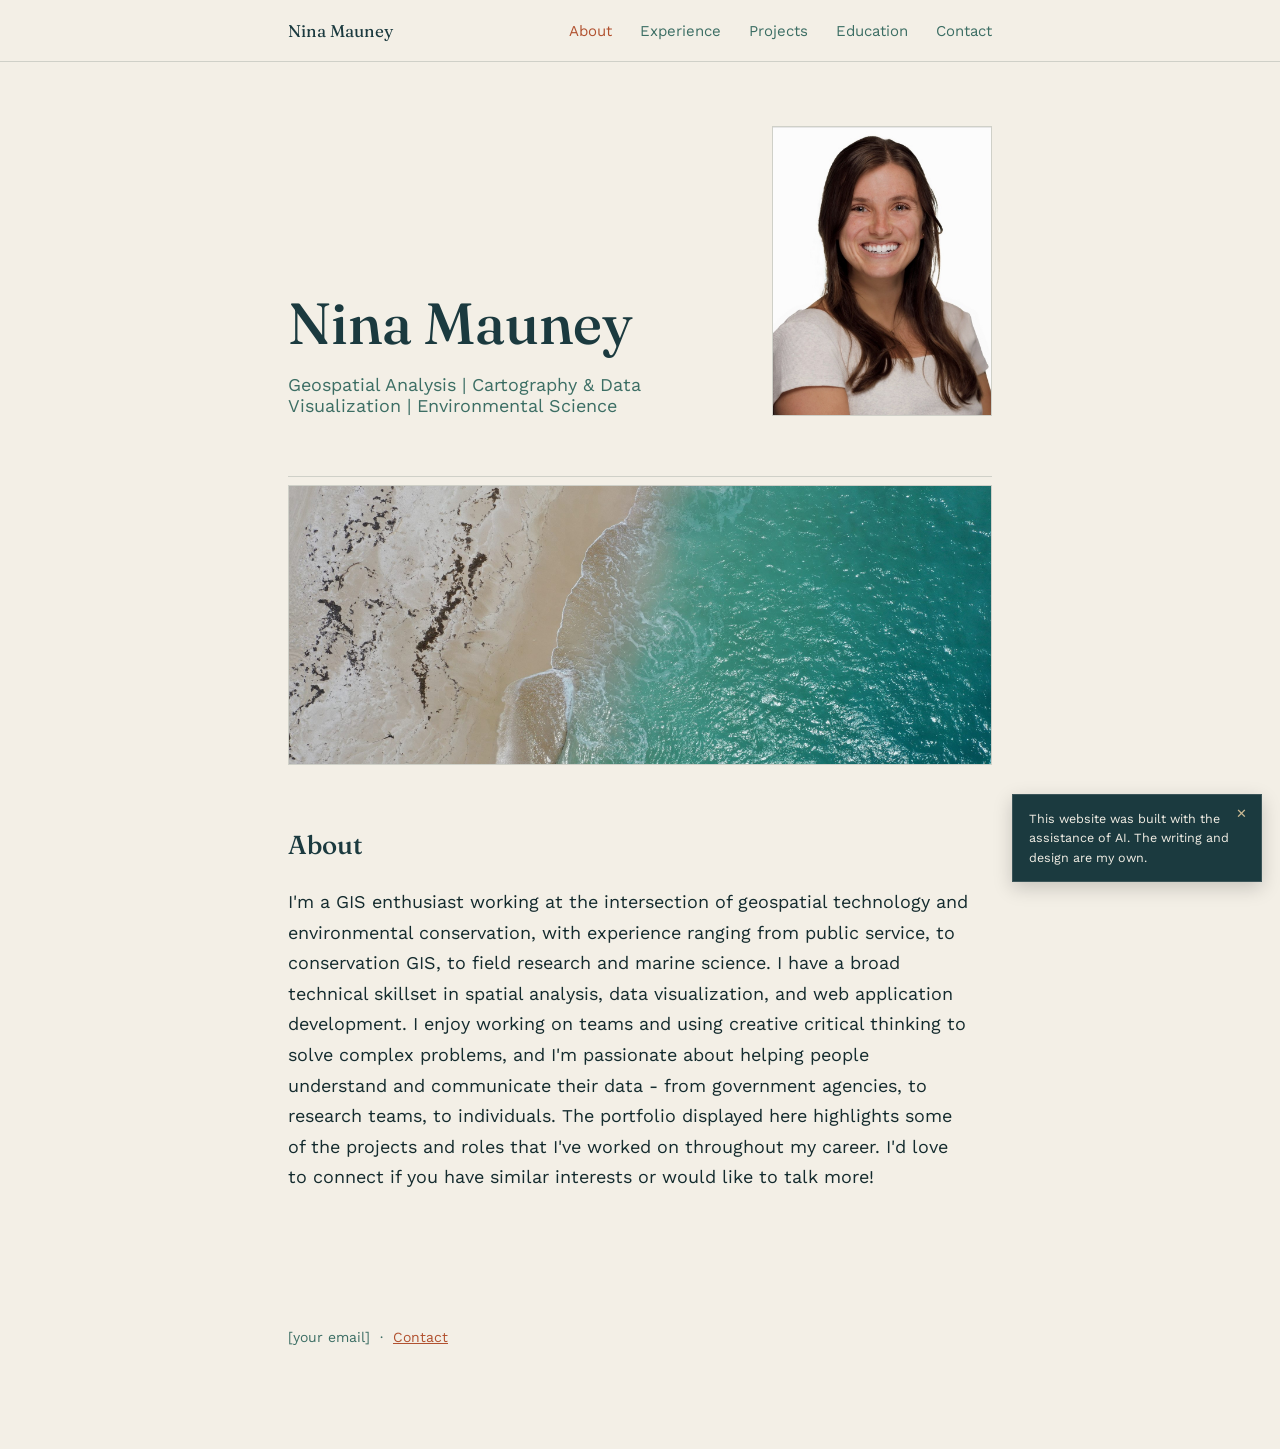
==== commit 1a70b5a7: "update" ====
--- a/index.html
+++ b/index.html
@@ -28,12 +28,11 @@
   <header class="hero">
     <div class="hero-flex">
       <div class="hero-text-block">
-        <p class="eyebrow-map">GIS &amp; Spatial Analysis</p>
         <h1>Nina Mauney</h1>
-        <p class="role-line">Geospatial work at the intersection of conservation, coastal resilience, and public infrastructure.</p>
+        <p class="role-line">Geospatial Analysis | Cartography &amp; Data Visualization | Environmental Science</p>
       </div>
       <div class="headshot">
-        <img src="assets/headshot.jpg" alt="Portrait of Nina Mauney">
+        <img src="assets/headshot.jpeg" alt="Portrait of Nina Mauney">
       </div>
     </div>
   </header>
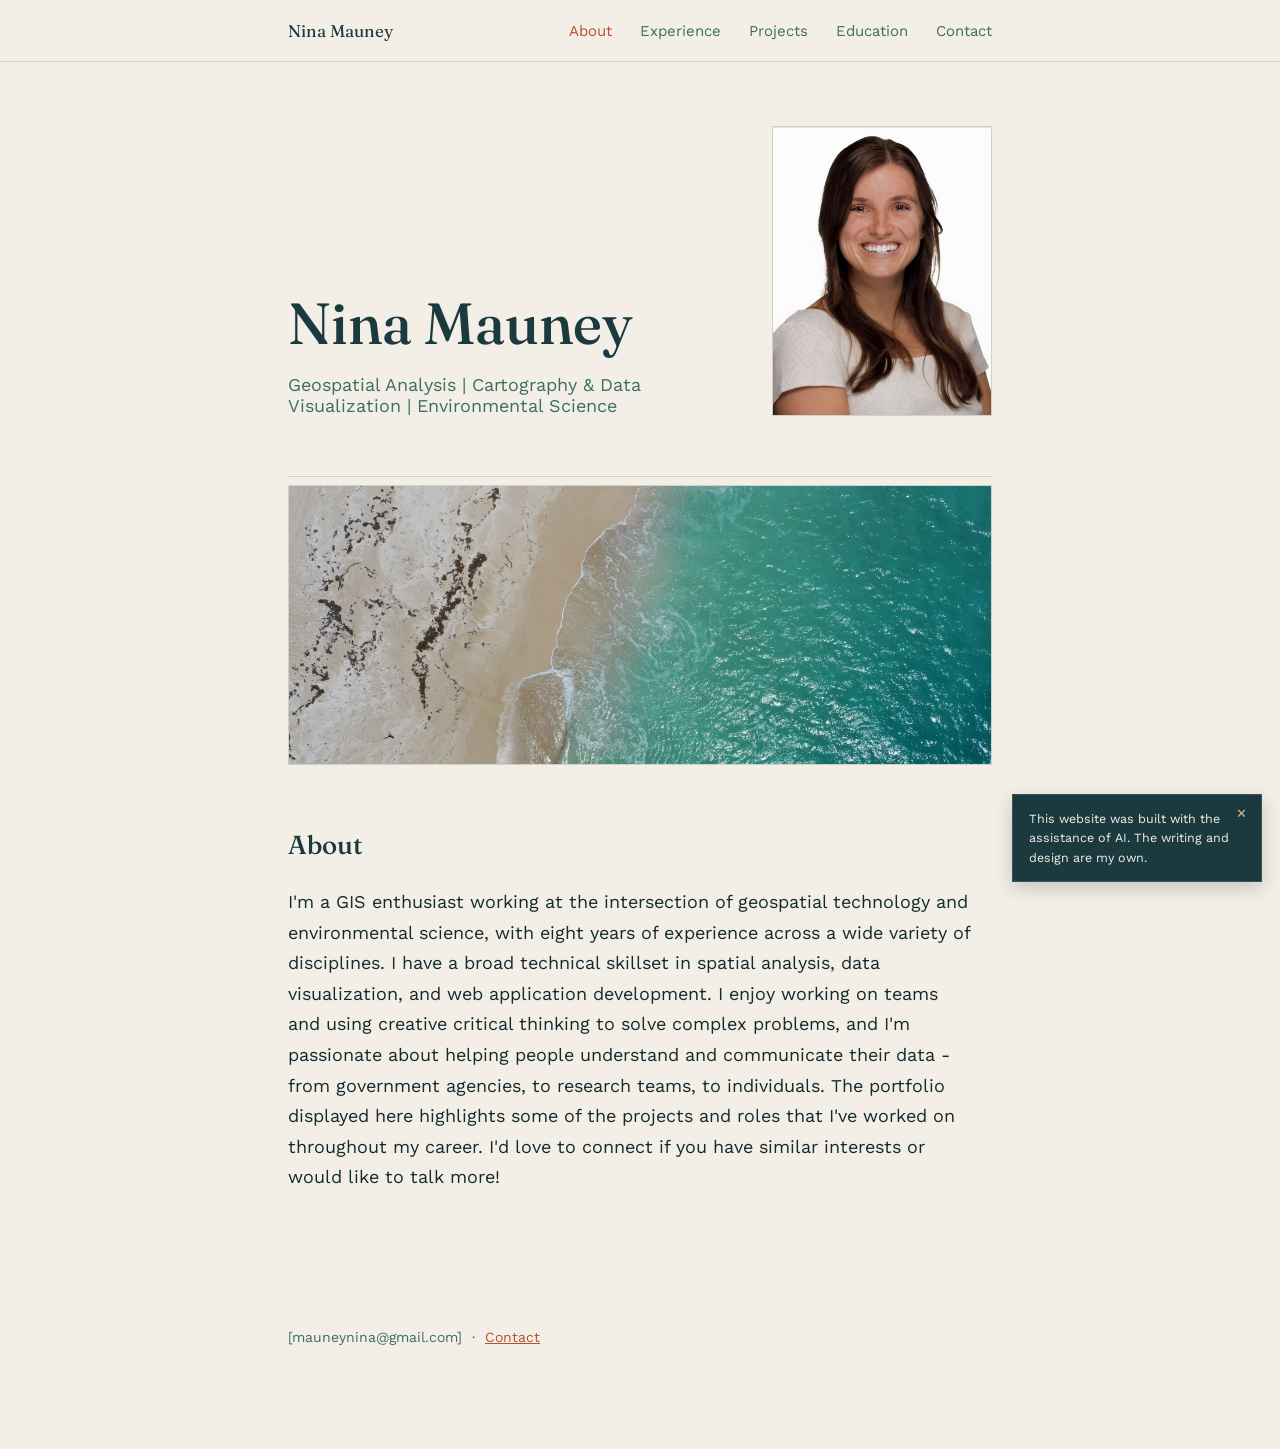
==== commit eaef508f: "updates" ====
--- a/index.html
+++ b/index.html
@@ -43,11 +43,11 @@
 
   <section class="about">
     <h2>About</h2>
-    <p>I'm a GIS enthusiast working at the intersection of geospatial technology and environmental conservation, with experience ranging from public service, to conservation GIS, to field research and marine science. I have a broad technical skillset in spatial analysis, data visualization, and web application development. I enjoy working on teams and using creative critical thinking to solve complex problems, and I'm passionate about helping people understand and communicate their data - from government agencies, to research teams, to individuals. The portfolio displayed here highlights some of the projects and roles that I've worked on throughout my career. I'd love to connect if you have similar interests or would like to talk more!</p>
+    <p>I'm a GIS enthusiast working at the intersection of geospatial technology and environmental science, with eight years of experience across a wide variety of disciplines.  I have a broad technical skillset in spatial analysis, data visualization, and web application development. I enjoy working on teams and using creative critical thinking to solve complex problems, and I'm passionate about helping people understand and communicate their data - from government agencies, to research teams, to individuals. The portfolio displayed here highlights some of the projects and roles that I've worked on throughout my career. I'd love to connect if you have similar interests or would like to talk more!</p>
   </section>
 
   <footer>
-    <p>[your email] &nbsp;·&nbsp; <a href="contact.html">Contact</a></p>
+    <p>[mauneynina@gmail.com] &nbsp;·&nbsp; <a href="contact.html">Contact</a></p>
   </footer>
 </div>
 
--- a/style.css
+++ b/style.css
@@ -183,6 +183,33 @@
 .hero-flex .hero-text-block { flex: 1 1 320px; }
 @media (max-width: 600px) {
   .headshot { width: 160px; height: 210px; }
+  .hero-flex { align-items: flex-start; }
+}
+
+.contactimg {
+  width: 290px;
+  height: 220px;
+  flex-shrink: 0;
+  overflow: hidden;
+  border: 1px solid var(--line);
+}
+.contactimg img {
+  width: 100%;
+  height: 100%;
+  object-fit: cover;
+  object-position: center 18%;
+  display: block;
+}
+.hero-flex {
+  display: flex;
+  align-items: flex-end;
+  justify-content: space-between;
+  gap: 36px;
+  flex-wrap: wrap;
+}
+.hero-flex .hero-text-block { flex: 1 1 320px; }
+@media (max-width: 600px) {
+  .contactimg { width: 2100px; height: 160px; }
   .hero-flex { align-items: flex-start; }
 }
 
